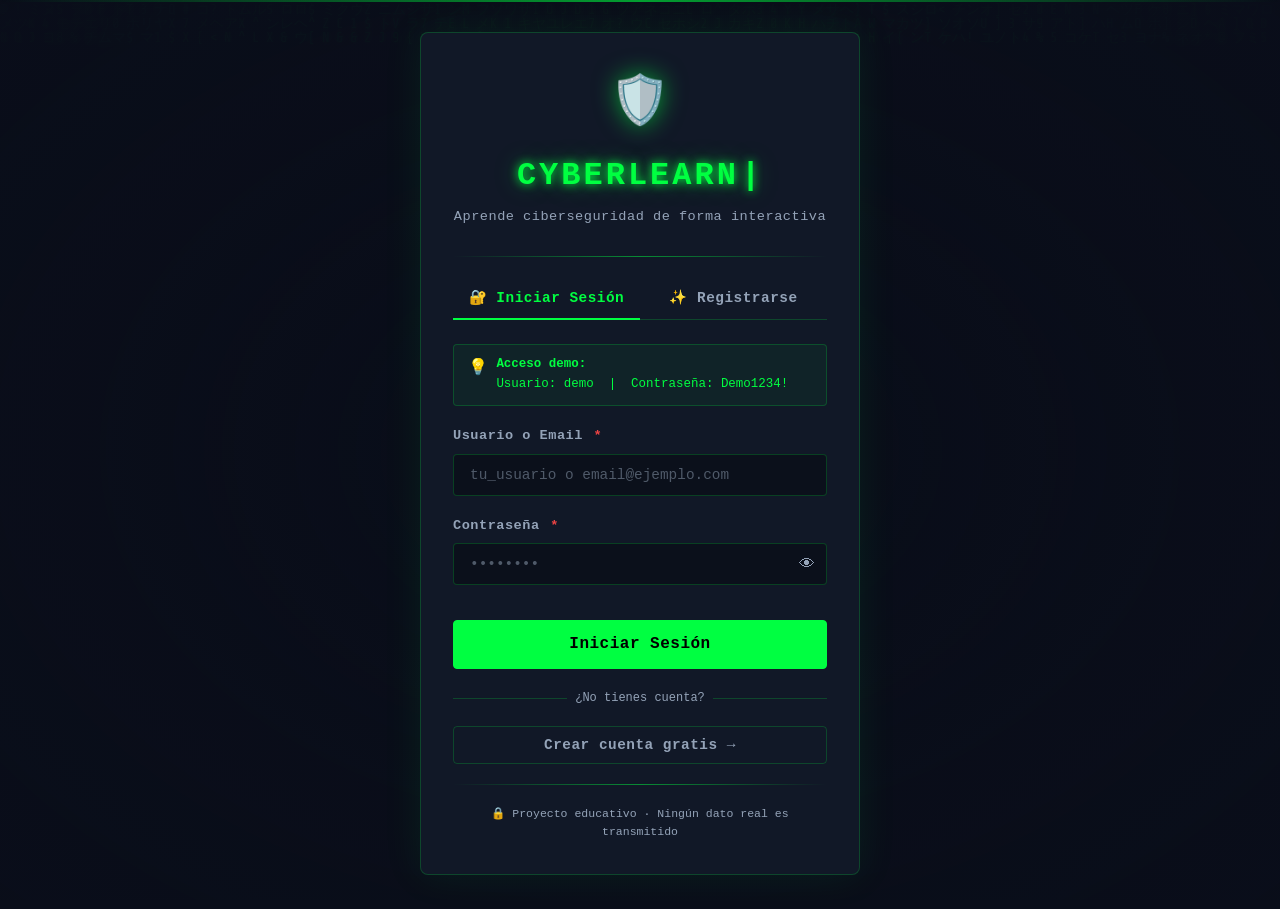
==== dashboard.html @ af5fdba1 "feat: plataforma web interactiva de ciberseguridad con login, quiz, glosario y juego de vulnerabilid" ====
<!DOCTYPE html>
<html lang="es">
<head>
  <meta charset="UTF-8" />
  <meta name="viewport" content="width=device-width, initial-scale=1.0" />
  <title>Dashboard – CyberLearn</title>
  <link rel="stylesheet" href="css/style.css" />
  <style>
    /* ── Reset & Base ── */
    *, *::before, *::after { box-sizing: border-box; margin: 0; padding: 0; }

    :root {
      --bg:        #0a0a0f;
      --bg2:       #0f0f1a;
      --bg3:       #141428;
      --card:      #12122a;
      --border:    #1e1e4a;
      --accent:    #00f5ff;
      --accent2:   #7b2fff;
      --accent3:   #ff2d78;
      --green:     #00ff88;
      --yellow:    #ffe500;
      --text:      #e0e0ff;
      --text-dim:  #6b6b9a;
      --glow:      0 0 18px rgba(0,245,255,.45);
      --glow2:     0 0 18px rgba(123,47,255,.45);
      --radius:    12px;
      --font:      'Courier New', 'Consolas', monospace;
    }

    html { scroll-behavior: smooth; }

    body {
      font-family: var(--font);
      background: var(--bg);
      color: var(--text);
      min-height: 100vh;
      overflow-x: hidden;
    }

    /* ── Matrix Rain Canvas ── */
    #matrix-canvas {
      position: fixed;
      top: 0; left: 0;
      width: 100%; height: 100%;
      opacity: .07;
      pointer-events: none;
      z-index: 0;
    }

    /* ── Navbar ── */
    .navbar {
      position: sticky;
      top: 0;
      z-index: 100;
      background: rgba(10,10,20,.92);
      backdrop-filter: blur(12px);
      border-bottom: 1px solid var(--border);
      display: flex;
      align-items: center;
      justify-content: space-between;
      padding: .75rem 2rem;
      gap: 1rem;
    }

    .nav-logo {
      font-size: 1.4rem;
      font-weight: 700;
      color: var(--accent);
      text-shadow: var(--glow);
      text-decoration: none;
      white-space: nowrap;
      letter-spacing: 1px;
    }

    .nav-right {
      display: flex;
      align-items: center;
      gap: 1rem;
      flex-wrap: wrap;
    }

    .nav-user {
      display: flex;
      align-items: center;
      gap: .5rem;
      background: var(--card);
      border: 1px solid var(--border);
      border-radius: 8px;
      padding: .4rem .8rem;
      font-size: .85rem;
      color: var(--text);
    }

    .nav-user .avatar {
      width: 28px; height: 28px;
      border-radius: 50%;
      background: linear-gradient(135deg, var(--accent2), var(--accent));
      display: flex; align-items: center; justify-content: center;
      font-size: .8rem; font-weight: 700; color: #fff;
    }

    .btn {
      display: inline-flex;
      align-items: center;
      gap: .4rem;
      padding: .5rem 1.1rem;
      border-radius: 8px;
      border: 1px solid transparent;
      font-family: var(--font);
      font-size: .85rem;
      font-weight: 600;
      cursor: pointer;
      transition: all .22s;
      text-decoration: none;
      white-space: nowrap;
    }

    .btn-logout {
      background: transparent;
      border-color: var(--accent3);
      color: var(--accent3);
    }
    .btn-logout:hover {
      background: var(--accent3);
      color: #fff;
      box-shadow: 0 0 14px rgba(255,45,120,.5);
    }

    .btn-primary {
      background: linear-gradient(135deg, var(--accent2), var(--accent));
      color: #fff;
      border-color: var(--accent);
    }
    .btn-primary:hover {
      box-shadow: var(--glow);
      transform: translateY(-2px);
    }

    .btn-secondary {
      background: transparent;
      border-color: var(--accent);
      color: var(--accent);
    }
    .btn-secondary:hover {
      background: rgba(0,245,255,.1);
      box-shadow: var(--glow);
    }

    .btn-green {
      background: transparent;
      border-color: var(--green);
      color: var(--green);
    }
    .btn-green:hover {
      background: rgba(0,255,136,.1);
      box-shadow: 0 0 14px rgba(0,255,136,.4);
    }

    /* ── Main Content ── */
    .main {
      position: relative;
      z-index: 1;
      max-width: 1200px;
      margin: 0 auto;
      padding: 2rem 1.5rem 4rem;
    }

    /* ── Welcome Section ── */
    .welcome-section {
      text-align: center;
      margin-bottom: 2.5rem;
      padding: 2.5rem 1rem;
      background: linear-gradient(135deg, rgba(0,245,255,.05), rgba(123,47,255,.08));
      border: 1px solid var(--border);
      border-radius: var(--radius);
      position: relative;
      overflow: hidden;
    }

    .welcome-section::before {
      content: '';
      position: absolute;
      inset: 0;
      background: repeating-linear-gradient(
        0deg,
        transparent,
        transparent 2px,
        rgba(0,245,255,.02) 2px,
        rgba(0,245,255,.02) 4px
      );
      pointer-events: none;
    }

    .welcome-title {
      font-size: clamp(1.4rem, 4vw, 2.2rem);
      font-weight: 700;
      color: var(--accent);
      text-shadow: var(--glow);
      margin-bottom: .5rem;
      min-height: 2.8rem;
    }

    .welcome-title .cursor {
      display: inline-block;
      width: 2px;
      height: 1em;
      background: var(--accent);
      margin-left: 2px;
      vertical-align: middle;
      animation: blink .7s step-end infinite;
    }

    @keyframes blink { 50% { opacity: 0; } }

    .welcome-sub {
      color: var(--text-dim);
      font-size: .95rem;
    }

    /* ── Stats Bar ── */
    .stats-bar {
      display: grid;
      grid-template-columns: repeat(auto-fit, minmax(160px, 1fr));
      gap: 1rem;
      margin-bottom: 2.5rem;
    }

    .stat-card {
      background: var(--card);
      border: 1px solid var(--border);
      border-radius: var(--radius);
      padding: 1.2rem 1rem;
      text-align: center;
      transition: border-color .22s, transform .22s;
      cursor: default;
    }

    .stat-card:hover {
      border-color: var(--accent);
      transform: translateY(-3px);
      box-shadow: var(--glow);
    }

    .stat-value {
      font-size: 2rem;
      font-weight: 700;
      color: var(--accent);
      text-shadow: var(--glow);
      display: block;
    }

    .stat-label {
      font-size: .75rem;
      color: var(--text-dim);
      text-transform: uppercase;
      letter-spacing: 1px;
      margin-top: .3rem;
    }

    /* ── Section Title ── */
    .section-title {
      font-size: 1.1rem;
      font-weight: 700;
      color: var(--accent);
      text-transform: uppercase;
      letter-spacing: 2px;
      margin-bottom: 1.2rem;
      display: flex;
      align-items: center;
      gap: .6rem;
    }

    .section-title::after {
      content: '';
      flex: 1;
      height: 1px;
      background: linear-gradient(to right, var(--accent), transparent);
    }

    /* ── Tool Cards Grid ── */
    .tools-grid {
      display: grid;
      grid-template-columns: repeat(auto-fit, minmax(300px, 1fr));
      gap: 1.5rem;
      margin-bottom: 2.5rem;
    }

    .tool-card {
      background: var(--card);
      border: 1px solid var(--border);
      border-radius: var(--radius);
      padding: 1.6rem;
      transition: all .28s;
      position: relative;
      overflow: hidden;
    }

    .tool-card::before {
      content: '';
      position: absolute;
      top: 0; left: 0; right: 0;
      height: 3px;
      background: linear-gradient(90deg, var(--accent2), var(--accent));
      transform: scaleX(0);
      transition: transform .28s;
    }

    .tool-card:hover::before { transform: scaleX(1); }

    .tool-card:hover {
      border-color: var(--accent);
      box-shadow: var(--glow);
      transform: translateY(-4px);
    }

    .tool-icon {
      font-size: 2.4rem;
      margin-bottom: 1rem;
      display: block;
    }

    .tool-name {
      font-size: 1.1rem;
      font-weight: 700;
      color: var(--text);
      margin-bottom: .4rem;
    }

    .tool-desc {
      font-size: .85rem;
      color: var(--text-dim);
      margin-bottom: 1rem;
      line-height: 1.5;
    }

    .tool-meta {
      display: flex;
      flex-wrap: wrap;
      gap: .5rem;
      margin-bottom: 1.2rem;
    }

    .tag {
      background: rgba(0,245,255,.08);
      border: 1px solid rgba(0,245,255,.2);
      color: var(--accent);
      border-radius: 20px;
      padding: .15rem .6rem;
      font-size: .72rem;
    }

    .tag-purple {
      background: rgba(123,47,255,.08);
      border-color: rgba(123,47,255,.3);
      color: var(--accent2);
    }

    .tag-green {
      background: rgba(0,255,136,.08);
      border-color: rgba(0,255,136,.3);
      color: var(--green);
    }

    .tag-pink {
      background: rgba(255,45,120,.08);
      border-color: rgba(255,45,120,.3);
      color: var(--accent3);
    }

    /* ── Recent Activity ── */
    .activity-list {
      background: var(--card);
      border: 1px solid var(--border);
      border-radius: var(--radius);
      overflow: hidden;
      margin-bottom: 2.5rem;
    }

    .activity-item {
      display: flex;
      align-items: center;
      gap: 1rem;
      padding: .9rem 1.4rem;
      border-bottom: 1px solid var(--border);
      transition: background .2s;
    }

    .activity-item:last-child { border-bottom: none; }
    .activity-item:hover { background: rgba(0,245,255,.03); }

    .activity-icon {
      width: 36px; height: 36px;
      border-radius: 8px;
      display: flex; align-items: center; justify-content: center;
      font-size: 1.1rem;
      flex-shrink: 0;
    }

    .activity-text { flex: 1; }
    .activity-title { font-size: .88rem; color: var(--text); }
    .activity-time { font-size: .75rem; color: var(--text-dim); margin-top: .15rem; }
    .activity-score { font-size: .85rem; color: var(--accent); font-weight: 700; }

    /* ── Tips Section ── */
    .tips-section {
      background: var(--card);
      border: 1px solid var(--border);
      border-radius: var(--radius);
      padding: 1.6rem;
      margin-bottom: 2.5rem;
      position: relative;
    }

    .tip-display {
      display: flex;
      align-items: flex-start;
      gap: 1rem;
    }

    .tip-icon { font-size: 2rem; flex-shrink: 0; }

    .tip-content { flex: 1; }

    .tip-label {
      font-size: .7rem;
      text-transform: uppercase;
      letter-spacing: 2px;
      color: var(--yellow);
      margin-bottom: .4rem;
    }

    .tip-text {
      font-size: .9rem;
      color: var(--text);
      line-height: 1.6;
    }

    .tip-nav {
      display: flex;
      justify-content: flex-end;
      gap: .5rem;
      margin-top: 1rem;
    }

    .tip-btn {
      background: transparent;
      border: 1px solid var(--border);
      color: var(--text-dim);
      border-radius: 6px;
      padding: .3rem .7rem;
      cursor: pointer;
      font-family: var(--font);
      font-size: .8rem;
      transition: all .2s;
    }

    .tip-btn:hover { border-color: var(--accent); color: var(--accent); }

    /* ── Footer ── */
    footer {
      position: relative;
      z-index: 1;
      text-align: center;
      padding: 1.5rem;
      border-top: 1px solid var(--border);
      color: var(--text-dim);
      font-size: .8rem;
    }

    footer span { color: var(--accent3); }

    /* ── Responsive ── */
    @media (max-width: 600px) {
      .navbar { padding: .6rem 1rem; }
      .main { padding: 1.2rem 1rem 3rem; }
      .tools-grid { grid-template-columns: 1fr; }
    }

    /* ── Scanlines overlay ── */
    body::after {
      content: '';
      position: fixed;
      inset: 0;
      background: repeating-linear-gradient(
        0deg,
        transparent,
        transparent 3px,
        rgba(0,0,0,.08) 3px,
        rgba(0,0,0,.08) 4px
      );
      pointer-events: none;
      z-index: 999;
    }
  </style>
</head>
<body>

<!-- Matrix Rain -->
<canvas id="matrix-canvas"></canvas>

<!-- ── Navbar ── -->
<nav class="navbar">
  <a href="dashboard.html" class="nav-logo">🛡️ CyberLearn</a>
  <div class="nav-right">
    <div class="nav-user">
      <div class="avatar" id="nav-avatar">?</div>
      <span id="nav-username">Usuario</span>
    </div>
    <button class="btn btn-logout" id="btn-logout">⏻ Salir</button>
  </div>
</nav>

<!-- ── Main ── -->
<main class="main">

  <!-- Welcome -->
  <section class="welcome-section">
    <div class="welcome-title" id="welcome-title"><span class="cursor"></span></div>
    <p class="welcome-sub">Tu plataforma de aprendizaje en ciberseguridad</p>
  </section>

  <!-- Stats Bar -->
  <div class="stats-bar">
    <div class="stat-card">
      <span class="stat-value" id="stat-points">0</span>
      <span class="stat-label">⭐ Puntos totales</span>
    </div>
    <div class="stat-card">
      <span class="stat-value" id="stat-quizzes">0</span>
      <span class="stat-label">🧠 Quiz completados</span>
    </div>
    <div class="stat-card">
      <span class="stat-value" id="stat-games">0</span>
      <span class="stat-label">🎮 Juegos superados</span>
    </div>
    <div class="stat-card">
      <span class="stat-value" id="stat-streak">0</span>
      <span class="stat-label">🔥 Racha de días</span>
    </div>
  </div>

  <!-- Tool Cards -->
  <h2 class="section-title">🛠️ Herramientas de aprendizaje</h2>
  <div class="tools-grid">

    <!-- Quiz -->
    <div class="tool-card">
      <span class="tool-icon">🧠</span>
      <div class="tool-name">Quiz Interactivo</div>
      <div class="tool-desc">Pon a prueba tus conocimientos de ciberseguridad con preguntas de múltiple opción. ¿Cuánto sabes realmente?</div>
      <div class="tool-meta">
        <span class="tag">Todos los niveles</span>
        <span class="tag-purple">20 preguntas</span>
        <span class="tag-green">30s por pregunta</span>
      </div>
      <a href="quiz.html" class="btn btn-primary" style="width:100%;justify-content:center;">▶ Jugar Quiz</a>
    </div>

    <!-- Glosario -->
    <div class="tool-card">
      <span class="tool-icon">📚</span>
      <div class="tool-name">Glosario Interactivo</div>
      <div class="tool-desc">Aprende los términos clave de la ciberseguridad. Busca, filtra y domina el vocabulario esencial del sector.</div>
      <div class="tool-meta">
        <span class="tag">+40 términos</span>
        <span class="tag-purple">Busqueda live</span>
        <span class="tag-pink">Con ejemplos</span>
      </div>
      <a href="glosario.html" class="btn btn-secondary" style="width:100%;justify-content:center;">📖 Ver Glosario</a>
    </div>

    <!-- Vulnerabilidades -->
    <div class="tool-card">
      <span class="tool-icon">🐛</span>
      <div class="tool-name">Caza Vulnerabilidades</div>
      <div class="tool-desc">Encuentra el fallo en el código. Desafíos prácticos con código real para desarrollar tu ojo clínico en seguridad.</div>
      <div class="tool-meta">
        <span class="tag">8 desafíos</span>
        <span class="tag-purple">Código real</span>
        <span class="tag-pink">Dificultad progresiva</span>
      </div>
      <a href="vulnerabilidades.html" class="btn btn-green" style="width:100%;justify-content:center;">🔍 Iniciar Desafío</a>
    </div>

  </div>

  <!-- Recent Activity -->
  <h2 class="section-title">📋 Actividad reciente</h2>
  <div class="activity-list" id="activity-list">
    <!-- filled by JS -->
  </div>

  <!-- Daily Tips -->
  <h2 class="section-title">💡 Consejo del día</h2>
  <div class="tips-section">
    <div class="tip-display">
      <div class="tip-icon" id="tip-icon">🔐</div>
      <div class="tip-content">
        <div class="tip-label">Consejo de seguridad</div>
        <div class="tip-text" id="tip-text">Cargando consejo…</div>
      </div>
    </div>
    <div class="tip-nav">
      <button class="tip-btn" id="tip-prev">◀ Anterior</button>
      <button class="tip-btn" id="tip-next">Siguiente ▶</button>
    </div>
  </div>

</main>

<footer>
  Hecho con <span>❤️</span> para la comunidad de ciberseguridad &nbsp;·&nbsp; CyberLearn © 2025
</footer>

<!-- Auth -->
<script src="js/auth.js"></script>
<script>
/* ═══════════════════════════════════════════
   Auth Guard
═══════════════════════════════════════════ */
(function () {
  if (typeof Auth === 'undefined' || !Auth.isLoggedIn()) {
    window.location.href = 'index.html';
  }
})();

/* ═══════════════════════════════════════════
   Matrix Rain
═══════════════════════════════════════════ */
(function () {
  const canvas = document.getElementById('matrix-canvas');
  const ctx = canvas.getContext('2d');
  let cols, drops;
  const chars = '01アイウエオカキクケコサシスセソ abcdefghijklmnopqrstuvwxyz<>{}[]';

  function init() {
    canvas.width = window.innerWidth;
    canvas.height = window.innerHeight;
    cols = Math.floor(canvas.width / 16);
    drops = Array.from({ length: cols }, () => Math.random() * -50);
  }

  function draw() {
    ctx.fillStyle = 'rgba(10,10,15,0.05)';
    ctx.fillRect(0, 0, canvas.width, canvas.height);
    ctx.fillStyle = '#00f5ff';
    ctx.font = '14px monospace';
    drops.forEach((y, i) => {
      const char = chars[Math.floor(Math.random() * chars.length)];
      ctx.fillText(char, i * 16, y * 16);
      if (y * 16 > canvas.height && Math.random() > 0.975) drops[i] = 0;
      drops[i] += 0.5;
    });
  }

  init();
  window.addEventListener('resize', init);
  setInterval(draw, 60);
})();

/* ═══════════════════════════════════════════
   Load User Data
═══════════════════════════════════════════ */
document.addEventListener('DOMContentLoaded', function () {
  const session = Auth.getSession();
  const username = session ? session.username : 'Hacker';
  const initial = username.charAt(0).toUpperCase();

  document.getElementById('nav-username').textContent = username;
  document.getElementById('nav-avatar').textContent = initial;

  // Typewriter
  typeWriter('welcome-title', `> Bienvenido, ${username}! Continúa tu aprendizaje_`, 60);

  // Stats
  const progress = Auth.getProgress ? Auth.getProgress() : {};
  animateNumber('stat-points', progress.points || 0);
  animateNumber('stat-quizzes', progress.quizzesCompleted || 0);
  animateNumber('stat-games', progress.gamesCompleted || 0);
  animateNumber('stat-streak', progress.streak || 1);

  // Activity
  renderActivity(progress);

  // Tips
  initTips();

  // Logout
  document.getElementById('btn-logout').addEventListener('click', function () {
    Auth.logout();
    window.location.href = 'index.html';
  });
});

/* ── Typewriter ── */
function typeWriter(elId, text, speed) {
  const el = document.getElementById(elId);
  let i = 0;
  el.innerHTML = '<span class="cursor"></span>';
  const timer = setInterval(function () {
    if (i < text.length) {
      el.innerHTML = text.substring(0, i + 1) + '<span class="cursor"></span>';
      i++;
    } else {
      clearInterval(timer);
    }
  }, speed);
}

/* ── Animate Number ── */
function animateNumber(id, target) {
  const el = document.getElementById(id);
  let current = 0;
  const step = Math.max(1, Math.ceil(target / 40));
  const timer = setInterval(function () {
    current = Math.min(current + step, target);
    el.textContent = current;
    if (current >= target) clearInterval(timer);
  }, 30);
}

/* ── Render Activity ── */
function renderActivity(progress) {
  const container = document.getElementById('activity-list');
  const history = (progress && progress.history) ? progress.history : [];

  const defaultActivity = [
    { icon: '🛡️', bg: 'rgba(0,245,255,.1)', title: '¡Bienvenido a CyberLearn!', time: 'Hoy', score: null },
    { icon: '📚', bg: 'rgba(123,47,255,.1)', title: 'Glosario disponible', time: 'Siempre disponible', score: null },
    { icon: '🐛', bg: 'rgba(0,255,136,.1)', title: 'Desafíos de código listos', time: 'Nuevos cada semana', score: null },
  ];

  const items = history.length > 0
    ? history.slice(-5).reverse().map(h => ({
        icon: h.type === 'quiz' ? '🧠' : h.type === 'vuln' ? '🐛' : '📚',
        bg: h.type === 'quiz' ? 'rgba(0,245,255,.1)' : 'rgba(123,47,255,.1)',
        title: h.description || 'Actividad',
        time: h.date || 'Reciente',
        score: h.score != null ? `+${h.score} pts` : null,
      }))
    : defaultActivity;

  container.innerHTML = items.map(item => `
    <div class="activity-item">
      <div class="activity-icon" style="background:${item.bg}">${item.icon}</div>
      <div class="activity-text">
        <div class="activity-title">${item.title}</div>
        <div class="activity-time">${item.time}</div>
      </div>
      ${item.score ? `<div class="activity-score">${item.score}</div>` : ''}
    </div>
  `).join('');
}

/* ── Tips ── */
const TIPS = [
  { icon: '🔐', text: 'Usa una contraseña única para cada servicio. Un gestor de contraseñas como Bitwarden o 1Password te facilita la vida.' },
  { icon: '📱', text: 'Activa la autenticación en dos pasos (2FA) en todas tus cuentas importantes. Una app como Google Authenticator añade una capa de seguridad extra.' },
  { icon: '🔄', text: 'Mantén tu software siempre actualizado. La mayoría de los ataques explotan vulnerabilidades conocidas con parches disponibles.' },
  { icon: '📧', text: 'Desconfía de emails urgentes que pidan datos personales. Ningún banco o servicio legítimo te pedirá tu contraseña por email.' },
  { icon: '🌐', text: 'En redes Wi-Fi públicas, usa siempre una VPN. Tu tráfico puede ser interceptado fácilmente en redes sin cifrar.' },
  { icon: '💾', text: 'Realiza copias de seguridad regulares. La regla 3-2-1: 3 copias, en 2 medios distintos, 1 fuera de tu ubicación.' },
  { icon: '🔍', text: 'Verifica siempre la URL antes de introducir credenciales. Los sitios de phishing imitan webs legítimas con pequeñas variaciones.' },
  { icon: '🛡️', text: 'El principio de mínimo privilegio es clave: da a usuarios y aplicaciones solo los permisos estrictamente necesarios.' },
  { icon: '🧠', text: 'El eslabón más débil en seguridad es el factor humano. La ingeniería social explota nuestra confianza, no los sistemas.' },
  { icon: '🔒', text: 'HTTPS no garantiza que un sitio sea legítimo, solo que la conexión está cifrada. Siempre verifica el dominio completo.' },
];

let tipIndex = 0;

function initTips() {
  tipIndex = Math.floor(Math.random() * TIPS.length);
  renderTip();
  document.getElementById('tip-prev').addEventListener('click', function () {
    tipIndex = (tipIndex - 1 + TIPS.length) % TIPS.length;
    renderTip();
  });
  document.getElementById('tip-next').addEventListener('click', function () {
    tipIndex = (tipIndex + 1) % TIPS.length;
    renderTip();
  });
  // Auto-rotate every 10s
  setInterval(function () {
    tipIndex = (tipIndex + 1) % TIPS.length;
    renderTip();
  }, 10000);
}

function renderTip() {
  const tip = TIPS[tipIndex];
  document.getElementById('tip-icon').textContent = tip.icon;
  const textEl = document.getElementById('tip-text');
  textEl.style.opacity = '0';
  setTimeout(function () {
    textEl.textContent = tip.text;
    textEl.style.transition = 'opacity .4s';
    textEl.style.opacity = '1';
  }, 150);
}
</script>
</body>
</html>
---- css/style.css ----
/* ============================================================
   CyberLearn - Estilos Principales
   Tema: Dark Cyberpunk / Hacker con acentos Matrix verdes
   ============================================================ */

/* ---- Variables CSS ---- */
:root {
  --bg-primary:    #0a0e1a;
  --bg-secondary:  #0d1226;
  --bg-card:       #111827;
  --accent-green:  #00ff41;
  --accent-cyan:   #00d4ff;
  --accent-purple: #7c3aed;
  --text-primary:  #e2e8f0;
  --text-secondary:#94a3b8;
  --danger:        #ef4444;
  --warning:       #f59e0b;
  --success:       #10b981;
  --border:        rgba(0,255,65,0.2);
  --glow-green:    0 0 10px var(--accent-green), 0 0 20px rgba(0,255,65,0.4);
  --glow-cyan:     0 0 10px var(--accent-cyan),  0 0 20px rgba(0,212,255,0.4);
  --transition:    0.3s ease;
  --radius:        8px;
  --radius-sm:     4px;
}

/* ---- Reset & Base ---- */
*,
*::before,
*::after {
  box-sizing: border-box;
  margin: 0;
  padding: 0;
}

html {
  scroll-behavior: smooth;
}

body {
  font-family: 'Courier New', Courier, monospace, sans-serif;
  background-color: var(--bg-primary);
  color: var(--text-primary);
  line-height: 1.6;
  min-height: 100vh;
  overflow-x: hidden;
  position: relative;
}

/* ---- Scanline Effect ---- */
body::before {
  content: '';
  position: fixed;
  top: 0;
  left: 0;
  width: 100%;
  height: 2px;
  background: linear-gradient(90deg, transparent, var(--accent-green), transparent);
  opacity: 0.6;
  z-index: 9999;
  animation: scanline 6s linear infinite;
  pointer-events: none;
}

@keyframes scanline {
  0%   { top: -2px; opacity: 0.6; }
  5%   { opacity: 0.6; }
  95%  { opacity: 0.3; }
  100% { top: 100vh; opacity: 0; }
}

/* ---- Scrollbar (Webkit) ---- */
::-webkit-scrollbar {
  width: 6px;
  height: 6px;
}
::-webkit-scrollbar-track {
  background: var(--bg-secondary);
}
::-webkit-scrollbar-thumb {
  background: var(--accent-green);
  border-radius: 3px;
}
::-webkit-scrollbar-thumb:hover {
  background: rgba(0,255,65,0.8);
}

/* ---- Typography ---- */
h1, h2, h3, h4, h5, h6 {
  color: var(--text-primary);
  line-height: 1.3;
  font-weight: 700;
}

a {
  color: var(--accent-cyan);
  text-decoration: none;
  transition: color var(--transition);
}

a:hover {
  color: var(--accent-green);
}

p {
  color: var(--text-secondary);
  margin-bottom: 1rem;
}

/* ---- Navbar ---- */
.navbar {
  position: fixed;
  top: 0;
  left: 0;
  width: 100%;
  background-color: var(--bg-secondary);
  border-bottom: 1px solid var(--border);
  padding: 1rem 2rem;
  display: flex;
  align-items: center;
  justify-content: space-between;
  z-index: 1000;
  backdrop-filter: blur(8px);
}

.navbar-brand {
  font-size: 1.4rem;
  font-weight: 900;
  color: var(--accent-green);
  text-shadow: var(--glow-green);
  letter-spacing: 2px;
  text-transform: uppercase;
  display: flex;
  align-items: center;
  gap: 0.5rem;
}

.navbar-brand span {
  color: var(--accent-cyan);
}

.navbar-nav {
  display: flex;
  align-items: center;
  gap: 0.75rem;
  list-style: none;
}

.navbar-nav a {
  color: var(--text-secondary);
  padding: 0.4rem 0.8rem;
  border-radius: var(--radius-sm);
  font-size: 0.875rem;
  transition: color var(--transition), background var(--transition);
  letter-spacing: 0.5px;
}

.navbar-nav a:hover,
.navbar-nav a.active {
  color: var(--accent-green);
  background: rgba(0,255,65,0.08);
}

.navbar-user {
  display: flex;
  align-items: center;
  gap: 0.75rem;
}

.navbar-avatar {
  width: 36px;
  height: 36px;
  border-radius: 50%;
  background: linear-gradient(135deg, var(--accent-green), var(--accent-cyan));
  display: flex;
  align-items: center;
  justify-content: center;
  font-weight: 900;
  color: #000;
  font-size: 0.9rem;
  flex-shrink: 0;
}

.navbar-toggle {
  display: none;
  background: none;
  border: 1px solid var(--border);
  color: var(--accent-green);
  padding: 0.4rem 0.6rem;
  border-radius: var(--radius-sm);
  cursor: pointer;
  font-size: 1.1rem;
}

/* ---- Buttons ---- */
.btn {
  display: inline-flex;
  align-items: center;
  gap: 0.4rem;
  padding: 0.6rem 1.5rem;
  border-radius: var(--radius-sm);
  font-family: inherit;
  font-size: 0.9rem;
  font-weight: 700;
  letter-spacing: 0.5px;
  cursor: pointer;
  transition: all var(--transition);
  border: none;
  outline: none;
  text-decoration: none;
  white-space: nowrap;
}

.btn:disabled {
  opacity: 0.5;
  cursor: not-allowed;
}

.btn-primary {
  background-color: var(--accent-green);
  color: #000;
  border: 1px solid var(--accent-green);
}
.btn-primary:hover:not(:disabled) {
  filter: brightness(1.1);
  box-shadow: var(--glow-green);
  color: #000;
}

.btn-secondary {
  background: transparent;
  color: var(--accent-cyan);
  border: 1px solid var(--accent-cyan);
}
.btn-secondary:hover:not(:disabled) {
  background: rgba(0,212,255,0.1);
  box-shadow: var(--glow-cyan);
}

.btn-danger {
  background-color: var(--danger);
  color: #fff;
  border: 1px solid var(--danger);
}
.btn-danger:hover:not(:disabled) {
  filter: brightness(1.1);
  box-shadow: 0 0 10px rgba(239,68,68,0.5);
}

.btn-ghost {
  background: transparent;
  color: var(--text-secondary);
  border: 1px solid var(--border);
}
.btn-ghost:hover:not(:disabled) {
  color: var(--accent-green);
  border-color: var(--accent-green);
}

.btn-sm {
  padding: 0.4rem 1rem;
  font-size: 0.8rem;
}

.btn-lg {
  padding: 0.9rem 2rem;
  font-size: 1rem;
}

.btn-block {
  width: 100%;
  justify-content: center;
}

/* ---- Cards ---- */
.card {
  background-color: var(--bg-card);
  border: 1px solid var(--border);
  border-radius: var(--radius);
  padding: 1.5rem;
  transition: border-color var(--transition), box-shadow var(--transition), transform var(--transition);
}

.card:hover {
  border-color: var(--accent-green);
  box-shadow: 0 0 20px rgba(0,255,65,0.1);
}

.card-header {
  display: flex;
  align-items: center;
  justify-content: space-between;
  margin-bottom: 1rem;
  padding-bottom: 0.75rem;
  border-bottom: 1px solid var(--border);
}

.card-title {
  font-size: 1.1rem;
  font-weight: 700;
  color: var(--text-primary);
  margin: 0;
}

/* ---- Hero Section ---- */
.hero {
  position: relative;
  min-height: 100vh;
  display: flex;
  align-items: center;
  justify-content: center;
  text-align: center;
  overflow: hidden;
  padding: 2rem;
}

.hero-canvas {
  position: absolute;
  inset: 0;
  z-index: 0;
  opacity: 0.4;
}

.hero-content {
  position: relative;
  z-index: 1;
  max-width: 700px;
}

.hero-title {
  font-size: clamp(2rem, 5vw, 3.5rem);
  font-weight: 900;
  color: var(--accent-green);
  text-shadow: var(--glow-green);
  letter-spacing: 3px;
  margin-bottom: 1rem;
}

.hero-subtitle {
  font-size: clamp(1rem, 2vw, 1.3rem);
  color: var(--text-secondary);
  margin-bottom: 2rem;
}

/* ---- Auth Forms (Login/Register) ---- */
.auth-wrapper {
  display: flex;
  align-items: center;
  justify-content: center;
  min-height: 100vh;
  padding: 2rem;
  position: relative;
  z-index: 1;
}

.auth-card {
  background-color: var(--bg-card);
  border: 1px solid var(--border);
  border-radius: var(--radius);
  padding: 2rem;
  width: 100%;
  max-width: 450px;
  box-shadow: 0 0 40px rgba(0,255,65,0.08);
  position: relative;
}

.auth-logo {
  text-align: center;
  margin-bottom: 1.5rem;
}

.auth-logo h1 {
  font-size: 2rem;
  font-weight: 900;
  color: var(--accent-green);
  text-shadow: var(--glow-green);
  letter-spacing: 2px;
}

.auth-logo p {
  font-size: 0.85rem;
  color: var(--text-secondary);
  margin-bottom: 0;
  margin-top: 0.3rem;
}

/* Tabs */
.tabs {
  display: flex;
  border-bottom: 1px solid var(--border);
  margin-bottom: 1.5rem;
}

.tab-btn {
  flex: 1;
  background: none;
  border: none;
  border-bottom: 2px solid transparent;
  color: var(--text-secondary);
  padding: 0.75rem;
  font-family: inherit;
  font-size: 0.9rem;
  font-weight: 600;
  cursor: pointer;
  transition: all var(--transition);
  letter-spacing: 0.5px;
  margin-bottom: -1px;
}

.tab-btn:hover {
  color: var(--accent-green);
}

.tab-btn.active {
  color: var(--accent-green);
  border-bottom-color: var(--accent-green);
}

.tab-panel {
  display: none;
}

.tab-panel.active {
  display: block;
}

/* Form groups */
.form-group {
  margin-bottom: 1.2rem;
  position: relative;
}

.form-group label {
  display: block;
  margin-bottom: 0.4rem;
  color: var(--text-secondary);
  font-size: 0.85rem;
  font-weight: 600;
  letter-spacing: 0.5px;
}

.form-group label .required {
  color: var(--danger);
  margin-left: 2px;
}

.form-control {
  width: 100%;
  background: rgba(0,0,0,0.3);
  border: 1px solid var(--border);
  color: var(--text-primary);
  padding: 0.75rem 1rem;
  border-radius: var(--radius-sm);
  font-family: inherit;
  font-size: 0.9rem;
  transition: border-color var(--transition), box-shadow var(--transition);
  outline: none;
}

.form-control:focus {
  border-color: var(--accent-green);
  box-shadow: 0 0 0 3px rgba(0,255,65,0.1);
}

.form-control::placeholder {
  color: rgba(148,163,184,0.5);
}

.form-control.is-invalid {
  border-color: var(--danger);
}

.form-control.is-valid {
  border-color: var(--success);
}

.invalid-feedback {
  color: var(--danger);
  font-size: 0.78rem;
  margin-top: 0.3rem;
  display: none;
}

.form-control.is-invalid + .invalid-feedback {
  display: block;
}

/* Input with icon */
.input-group {
  position: relative;
}

.input-group .form-control {
  padding-right: 2.8rem;
}

.input-group .input-icon {
  position: absolute;
  right: 0.75rem;
  top: 50%;
  transform: translateY(-50%);
  color: var(--text-secondary);
  cursor: pointer;
  font-size: 1rem;
  transition: color var(--transition);
  background: none;
  border: none;
  padding: 0;
  line-height: 1;
}

.input-group .input-icon:hover {
  color: var(--accent-green);
}

/* Password strength */
.password-strength {
  margin-top: 0.4rem;
}

.strength-bar {
  height: 4px;
  background: rgba(255,255,255,0.1);
  border-radius: 2px;
  overflow: hidden;
  margin-bottom: 0.3rem;
}

.strength-fill {
  height: 100%;
  border-radius: 2px;
  width: 0%;
  transition: width 0.4s ease, background-color 0.4s ease;
}

.strength-fill.weak   { width: 33%;  background: var(--danger); }
.strength-fill.medium { width: 66%;  background: var(--warning); }
.strength-fill.strong { width: 100%; background: var(--success); }

.strength-label {
  font-size: 0.75rem;
  color: var(--text-secondary);
}
.strength-label.weak   { color: var(--danger); }
.strength-label.medium { color: var(--warning); }
.strength-label.strong { color: var(--success); }

/* Demo hint */
.demo-hint {
  background: rgba(0,255,65,0.05);
  border: 1px solid rgba(0,255,65,0.2);
  border-radius: var(--radius-sm);
  padding: 0.65rem 1rem;
  margin-bottom: 1.2rem;
  font-size: 0.8rem;
  color: var(--accent-green);
  display: flex;
  align-items: center;
  gap: 0.5rem;
}

/* ---- Alerts ---- */
.alert {
  padding: 0.85rem 1.1rem;
  border-radius: var(--radius-sm);
  font-size: 0.875rem;
  margin-bottom: 1rem;
  display: flex;
  align-items: center;
  gap: 0.5rem;
  border: 1px solid;
  animation: fadeIn 0.3s ease;
}

.alert-success {
  background: rgba(16,185,129,0.1);
  border-color: rgba(16,185,129,0.4);
  color: var(--success);
}

.alert-error {
  background: rgba(239,68,68,0.1);
  border-color: rgba(239,68,68,0.4);
  color: var(--danger);
}

.alert-info {
  background: rgba(0,212,255,0.08);
  border-color: rgba(0,212,255,0.3);
  color: var(--accent-cyan);
}

.alert-warning {
  background: rgba(245,158,11,0.1);
  border-color: rgba(245,158,11,0.4);
  color: var(--warning);
}

@keyframes fadeIn {
  from { opacity: 0; transform: translateY(-6px); }
  to   { opacity: 1; transform: translateY(0); }
}

/* ---- Main Content ---- */
.main-content {
  margin-top: 72px; /* navbar height */
  padding: 2rem;
  min-height: calc(100vh - 72px);
}

.container {
  max-width: 1200px;
  margin: 0 auto;
  width: 100%;
}

.section-title {
  font-size: 1.5rem;
  font-weight: 800;
  margin-bottom: 0.4rem;
  color: var(--text-primary);
}

.section-subtitle {
  color: var(--text-secondary);
  font-size: 0.9rem;
  margin-bottom: 1.5rem;
}

/* ---- Dashboard Grid ---- */
.dashboard-grid {
  display: grid;
  grid-template-columns: repeat(3, 1fr);
  gap: 1.25rem;
  margin-bottom: 2rem;
}

.stats-grid {
  display: grid;
  grid-template-columns: repeat(4, 1fr);
  gap: 1rem;
  margin-bottom: 2rem;
}

.stat-card {
  background: var(--bg-card);
  border: 1px solid var(--border);
  border-radius: var(--radius);
  padding: 1.2rem;
  text-align: center;
  transition: all var(--transition);
}

.stat-card:hover {
  border-color: var(--accent-green);
  box-shadow: 0 0 15px rgba(0,255,65,0.1);
}

.stat-value {
  font-size: 2rem;
  font-weight: 900;
  color: var(--accent-green);
  text-shadow: var(--glow-green);
  line-height: 1.1;
}

.stat-label {
  font-size: 0.75rem;
  color: var(--text-secondary);
  margin-top: 0.3rem;
  letter-spacing: 0.5px;
  text-transform: uppercase;
}

/* ---- Tool Cards ---- */
.tool-card {
  background: var(--bg-card);
  border: 1px solid var(--border);
  border-radius: var(--radius);
  padding: 1.5rem;
  display: flex;
  flex-direction: column;
  gap: 0.75rem;
  transition: all var(--transition);
  cursor: pointer;
  text-decoration: none;
  color: inherit;
  position: relative;
  overflow: hidden;
}

.tool-card::before {
  content: '';
  position: absolute;
  top: 0;
  left: 0;
  right: 0;
  height: 2px;
  background: linear-gradient(90deg, var(--accent-green), var(--accent-cyan));
  transform: scaleX(0);
  transition: transform var(--transition);
  transform-origin: left;
}

.tool-card:hover {
  border-color: var(--accent-green);
  box-shadow: 0 0 20px rgba(0,255,65,0.12);
  transform: scale(1.03);
  color: inherit;
}

.tool-card:hover::before {
  transform: scaleX(1);
}

.tool-icon {
  font-size: 2.2rem;
  line-height: 1;
}

.tool-name {
  font-size: 1.05rem;
  font-weight: 700;
  color: var(--text-primary);
}

.tool-desc {
  font-size: 0.82rem;
  color: var(--text-secondary);
  line-height: 1.5;
  margin: 0;
  flex: 1;
}

/* ---- Badges / Tags ---- */
.badge {
  display: inline-block;
  padding: 0.2rem 0.6rem;
  border-radius: 20px;
  font-size: 0.72rem;
  font-weight: 700;
  letter-spacing: 0.5px;
  text-transform: uppercase;
}

.badge-principiante {
  background: rgba(16,185,129,0.15);
  color: var(--success);
  border: 1px solid rgba(16,185,129,0.3);
}

.badge-intermedio {
  background: rgba(245,158,11,0.15);
  color: var(--warning);
  border: 1px solid rgba(245,158,11,0.3);
}

.badge-avanzado {
  background: rgba(239,68,68,0.15);
  color: var(--danger);
  border: 1px solid rgba(239,68,68,0.3);
}

.badge-green {
  background: rgba(0,255,65,0.1);
  color: var(--accent-green);
  border: 1px solid var(--border);
}

.badge-cyan {
  background: rgba(0,212,255,0.1);
  color: var(--accent-cyan);
  border: 1px solid rgba(0,212,255,0.25);
}

.badge-purple {
  background: rgba(124,58,237,0.15);
  color: var(--accent-purple);
  border: 1px solid rgba(124,58,237,0.3);
}

/* ---- Quiz Styles ---- */
.quiz-wrapper {
  max-width: 760px;
  margin: 0 auto;
}

.quiz-header {
  display: flex;
  align-items: center;
  justify-content: space-between;
  margin-bottom: 1.5rem;
}

.quiz-progress-bar {
  flex: 1;
  height: 6px;
  background: rgba(255,255,255,0.08);
  border-radius: 3px;
  margin: 0 1rem;
  overflow: hidden;
}

.quiz-progress-fill {
  height: 100%;
  background: linear-gradient(90deg, var(--accent-green), var(--accent-cyan));
  border-radius: 3px;
  transition: width 0.5s ease;
}

.quiz-counter {
  font-size: 0.85rem;
  color: var(--text-secondary);
  white-space: nowrap;
}

.quiz-timer {
  font-size: 1.1rem;
  font-weight: 700;
  color: var(--accent-green);
  font-variant-numeric: tabular-nums;
}

.quiz-timer.warning {
  color: var(--warning);
  animation: pulse 1s ease infinite;
}

.quiz-timer.danger {
  color: var(--danger);
  animation: pulse 0.5s ease infinite;
}

.question-card {
  background: var(--bg-card);
  border: 1px solid var(--border);
  border-radius: var(--radius);
  padding: 2rem;
  margin-bottom: 1.5rem;
}

.question-text {
  font-size: 1.1rem;
  font-weight: 600;
  color: var(--text-primary);
  margin-bottom: 1.5rem;
  line-height: 1.6;
}

.options-grid {
  display: grid;
  grid-template-columns: 1fr 1fr;
  gap: 0.75rem;
}

.option-btn {
  background: rgba(0,0,0,0.2);
  border: 1px solid var(--border);
  color: var(--text-primary);
  padding: 0.9rem 1.1rem;
  border-radius: var(--radius-sm);
  font-family: inherit;
  font-size: 0.88rem;
  cursor: pointer;
  text-align: left;
  transition: all var(--transition);
  line-height: 1.4;
}

.option-btn:hover:not(:disabled) {
  border-color: var(--accent-cyan);
  background: rgba(0,212,255,0.08);
  color: var(--accent-cyan);
}

.option-btn.selected {
  border-color: var(--accent-green);
  background: rgba(0,255,65,0.1);
  color: var(--accent-green);
}

.option-btn.correct {
  border-color: var(--success);
  background: rgba(16,185,129,0.15);
  color: var(--success);
  animation: correctPulse 0.4s ease;
}

.option-btn.incorrect {
  border-color: var(--danger);
  background: rgba(239,68,68,0.15);
  color: var(--danger);
  animation: shake 0.4s ease;
}

@keyframes correctPulse {
  0%,100% { transform: scale(1); }
  50%      { transform: scale(1.02); }
}

@keyframes shake {
  0%,100% { transform: translateX(0); }
  25%      { transform: translateX(-5px); }
  75%      { transform: translateX(5px); }
}

.quiz-score-card {
  text-align: center;
  padding: 3rem 2rem;
}

.score-circle {
  width: 130px;
  height: 130px;
  border-radius: 50%;
  border: 4px solid var(--accent-green);
  display: flex;
  flex-direction: column;
  align-items: center;
  justify-content: center;
  margin: 0 auto 1.5rem;
  box-shadow: var(--glow-green);
}

.score-number {
  font-size: 2.5rem;
  font-weight: 900;
  color: var(--accent-green);
  line-height: 1;
}

.score-total {
  font-size: 0.8rem;
  color: var(--text-secondary);
}

/* ---- Glosario Styles ---- */
.glossary-search {
  position: relative;
  margin-bottom: 1.5rem;
}

.glossary-search input {
  width: 100%;
  background: rgba(0,0,0,0.3);
  border: 1px solid var(--border);
  color: var(--text-primary);
  padding: 0.85rem 1rem 0.85rem 2.8rem;
  border-radius: var(--radius);
  font-family: inherit;
  font-size: 0.95rem;
  outline: none;
  transition: border-color var(--transition), box-shadow var(--transition);
}

.glossary-search input:focus {
  border-color: var(--accent-green);
  box-shadow: 0 0 0 3px rgba(0,255,65,0.1);
}

.glossary-search .search-icon {
  position: absolute;
  left: 1rem;
  top: 50%;
  transform: translateY(-50%);
  color: var(--text-secondary);
  pointer-events: none;
}

.alpha-filter {
  display: flex;
  flex-wrap: wrap;
  gap: 0.4rem;
  margin-bottom: 1.5rem;
}

.alpha-btn {
  background: transparent;
  border: 1px solid var(--border);
  color: var(--text-secondary);
  padding: 0.3rem 0.6rem;
  border-radius: var(--radius-sm);
  font-family: inherit;
  font-size: 0.8rem;
  font-weight: 600;
  cursor: pointer;
  transition: all var(--transition);
  min-width: 32px;
  text-align: center;
}

.alpha-btn:hover,
.alpha-btn.active {
  border-color: var(--accent-green);
  color: var(--accent-green);
  background: rgba(0,255,65,0.08);
}

.glossary-grid {
  display: grid;
  grid-template-columns: repeat(2, 1fr);
  gap: 1rem;
}

.term-card {
  background: var(--bg-card);
  border: 1px solid var(--border);
  border-radius: var(--radius);
  padding: 1.2rem;
  transition: all var(--transition);
}

.term-card:hover {
  border-color: var(--accent-cyan);
  box-shadow: 0 0 15px rgba(0,212,255,0.08);
}

.term-name {
  font-size: 1rem;
  font-weight: 700;
  color: var(--accent-cyan);
  margin-bottom: 0.4rem;
}

.term-definition {
  font-size: 0.85rem;
  color: var(--text-secondary);
  line-height: 1.6;
  margin: 0;
}

.term-tags {
  display: flex;
  gap: 0.3rem;
  flex-wrap: wrap;
  margin-top: 0.6rem;
}

/* ---- Vulnerabilidades / Game Styles ---- */
.vuln-wrapper {
  display: grid;
  grid-template-columns: 1fr 320px;
  gap: 1.5rem;
  align-items: start;
}

.code-block {
  background: #0d1117;
  border: 1px solid var(--border);
  border-radius: var(--radius);
  padding: 1.5rem;
  font-family: 'Courier New', monospace;
  font-size: 0.85rem;
  line-height: 1.8;
  overflow-x: auto;
  position: relative;
}

.code-block pre {
  margin: 0;
  white-space: pre-wrap;
  word-break: break-word;
}

.code-line {
  display: flex;
  gap: 1rem;
}

.line-number {
  color: rgba(148,163,184,0.4);
  user-select: none;
  min-width: 2ch;
  text-align: right;
}

.code-keyword  { color: #ff79c6; }
.code-string   { color: #f1fa8c; }
.code-comment  { color: rgba(148,163,184,0.5); font-style: italic; }
.code-variable { color: #8be9fd; }
.code-function { color: #50fa7b; }
.code-number   { color: #bd93f9; }
.code-danger   { color: var(--danger); background: rgba(239,68,68,0.1); border-radius: 2px; padding: 0 2px; }

.vuln-line {
  background: rgba(239,68,68,0.1);
  border-left: 3px solid var(--danger);
  margin: 0 -1.5rem;
  padding: 0 1.5rem;
  cursor: pointer;
  transition: background var(--transition);
}

.vuln-line:hover {
  background: rgba(239,68,68,0.2);
}

.vuln-line.found {
  background: rgba(16,185,129,0.1);
  border-left-color: var(--success);
}

.game-panel {
  display: flex;
  flex-direction: column;
  gap: 1rem;
}

.game-timer {
  background: var(--bg-card);
  border: 1px solid var(--border);
  border-radius: var(--radius);
  padding: 1rem;
  text-align: center;
}

.timer-display {
  font-size: 2.2rem;
  font-weight: 900;
  color: var(--accent-green);
  font-variant-numeric: tabular-nums;
  text-shadow: var(--glow-green);
}

.hint-box {
  background: var(--bg-card);
  border: 1px solid rgba(245,158,11,0.3);
  border-radius: var(--radius);
  padding: 1rem;
}

.hint-title {
  font-size: 0.8rem;
  color: var(--warning);
  font-weight: 700;
  letter-spacing: 1px;
  text-transform: uppercase;
  margin-bottom: 0.5rem;
}

.hint-text {
  font-size: 0.85rem;
  color: var(--text-secondary);
  margin: 0;
}

.vuln-score {
  background: var(--bg-card);
  border: 1px solid var(--border);
  border-radius: var(--radius);
  padding: 1rem;
  text-align: center;
}

/* ---- Progress Bar (generic) ---- */
.progress {
  height: 8px;
  background: rgba(255,255,255,0.08);
  border-radius: 4px;
  overflow: hidden;
}

.progress-bar {
  height: 100%;
  background: linear-gradient(90deg, var(--accent-green), var(--accent-cyan));
  border-radius: 4px;
  transition: width 0.6s ease;
}

/* ---- Footer ---- */
footer {
  background: var(--bg-secondary);
  border-top: 1px solid var(--border);
  padding: 2rem;
  text-align: center;
  color: var(--text-secondary);
  font-size: 0.82rem;
}

footer a {
  color: var(--accent-green);
}

footer a:hover {
  text-shadow: var(--glow-green);
}

/* ---- Utility Classes ---- */
.glow-green {
  text-shadow: 0 0 10px var(--accent-green), 0 0 20px rgba(0,255,65,0.4);
}

.glow-cyan {
  text-shadow: 0 0 10px var(--accent-cyan), 0 0 20px rgba(0,212,255,0.4);
}

.text-green  { color: var(--accent-green) !important; }
.text-cyan   { color: var(--accent-cyan) !important; }
.text-purple { color: var(--accent-purple) !important; }
.text-danger { color: var(--danger) !important; }
.text-warning{ color: var(--warning) !important; }
.text-success{ color: var(--success) !important; }
.text-muted  { color: var(--text-secondary) !important; }

.mt-0 { margin-top: 0 !important; }
.mb-0 { margin-bottom: 0 !important; }
.mt-1 { margin-top: 0.5rem; }
.mb-1 { margin-bottom: 0.5rem; }
.mt-2 { margin-top: 1rem; }
.mb-2 { margin-bottom: 1rem; }
.mt-3 { margin-top: 1.5rem; }
.mb-3 { margin-bottom: 1.5rem; }
.mt-4 { margin-top: 2rem; }
.mb-4 { margin-bottom: 2rem; }

.d-flex   { display: flex; }
.d-grid   { display: grid; }
.d-none   { display: none; }
.d-block  { display: block; }
.align-center { align-items: center; }
.justify-between { justify-content: space-between; }
.gap-1 { gap: 0.5rem; }
.gap-2 { gap: 1rem; }
.text-center { text-align: center; }

.w-100 { width: 100%; }
.h-100 { height: 100%; }

/* ---- Loading Spinner ---- */
.spinner {
  width: 40px;
  height: 40px;
  border: 3px solid rgba(0,255,65,0.1);
  border-top-color: var(--accent-green);
  border-radius: 50%;
  animation: spin 0.8s linear infinite;
  margin: 0 auto;
}

.spinner-sm {
  width: 18px;
  height: 18px;
  border-width: 2px;
}

@keyframes spin {
  to { transform: rotate(360deg); }
}

/* ---- Typewriter Cursor ---- */
.typewriter::after {
  content: '|';
  color: var(--accent-green);
  animation: blink 0.8s step-end infinite;
  margin-left: 2px;
}

@keyframes blink {
  0%, 100% { opacity: 1; }
  50%       { opacity: 0; }
}

/* ---- Pulse animation ---- */
@keyframes pulse {
  0%,100% { opacity: 1; }
  50%      { opacity: 0.5; }
}

/* ---- Matrix Rain Keyframes ---- */
@keyframes matrixFall {
  0%   { transform: translateY(-100%); opacity: 1; }
  100% { transform: translateY(100vh);  opacity: 0; }
}

/* ---- Neon border flicker ---- */
@keyframes flicker {
  0%,100% { box-shadow: 0 0 10px rgba(0,255,65,0.3); }
  50%      { box-shadow: 0 0 20px rgba(0,255,65,0.6), 0 0 40px rgba(0,255,65,0.2); }
}

/* ---- Divider ---- */
.divider {
  border: none;
  border-top: 1px solid var(--border);
  margin: 1.5rem 0;
}

/* ---- Tooltip (simple) ---- */
[data-tooltip] {
  position: relative;
}

[data-tooltip]::after {
  content: attr(data-tooltip);
  position: absolute;
  bottom: calc(100% + 6px);
  left: 50%;
  transform: translateX(-50%);
  background: var(--bg-secondary);
  color: var(--text-primary);
  padding: 0.4rem 0.75rem;
  border-radius: var(--radius-sm);
  font-size: 0.75rem;
  white-space: nowrap;
  pointer-events: none;
  opacity: 0;
  border: 1px solid var(--border);
  transition: opacity 0.2s;
  z-index: 999;
}

[data-tooltip]:hover::after {
  opacity: 1;
}

/* ============================================================
   Responsive Breakpoints
   ============================================================ */
@media (max-width: 1024px) {
  .stats-grid {
    grid-template-columns: repeat(2, 1fr);
  }
  .dashboard-grid {
    grid-template-columns: repeat(2, 1fr);
  }
  .vuln-wrapper {
    grid-template-columns: 1fr;
  }
  .game-panel {
    flex-direction: row;
    flex-wrap: wrap;
  }
  .game-panel > * {
    flex: 1;
    min-width: 200px;
  }
}

@media (max-width: 768px) {
  .navbar {
    padding: 0.75rem 1rem;
    flex-wrap: wrap;
    gap: 0.75rem;
  }

  .navbar-toggle {
    display: block;
  }

  .navbar-nav {
    display: none;
    width: 100%;
    flex-direction: column;
    padding: 0.5rem 0;
  }

  .navbar-nav.open {
    display: flex;
  }

  .navbar-nav a {
    width: 100%;
    text-align: left;
    padding: 0.6rem 0.8rem;
  }

  .main-content {
    padding: 1rem;
    margin-top: 60px;
  }

  .dashboard-grid {
    grid-template-columns: 1fr;
  }

  .stats-grid {
    grid-template-columns: repeat(2, 1fr);
  }

  .options-grid {
    grid-template-columns: 1fr;
  }

  .glossary-grid {
    grid-template-columns: 1fr;
  }

  .auth-card {
    padding: 1.5rem;
  }

  .hero-title {
    font-size: 1.8rem;
  }

  .quiz-header {
    flex-wrap: wrap;
    gap: 0.5rem;
  }
}

@media (max-width: 480px) {
  .stats-grid {
    grid-template-columns: 1fr 1fr;
  }

  .alpha-filter {
    gap: 0.25rem;
  }

  .alpha-btn {
    min-width: 28px;
    padding: 0.25rem 0.4rem;
    font-size: 0.72rem;
  }

  .btn-lg {
    padding: 0.75rem 1.5rem;
    font-size: 0.95rem;
  }
}
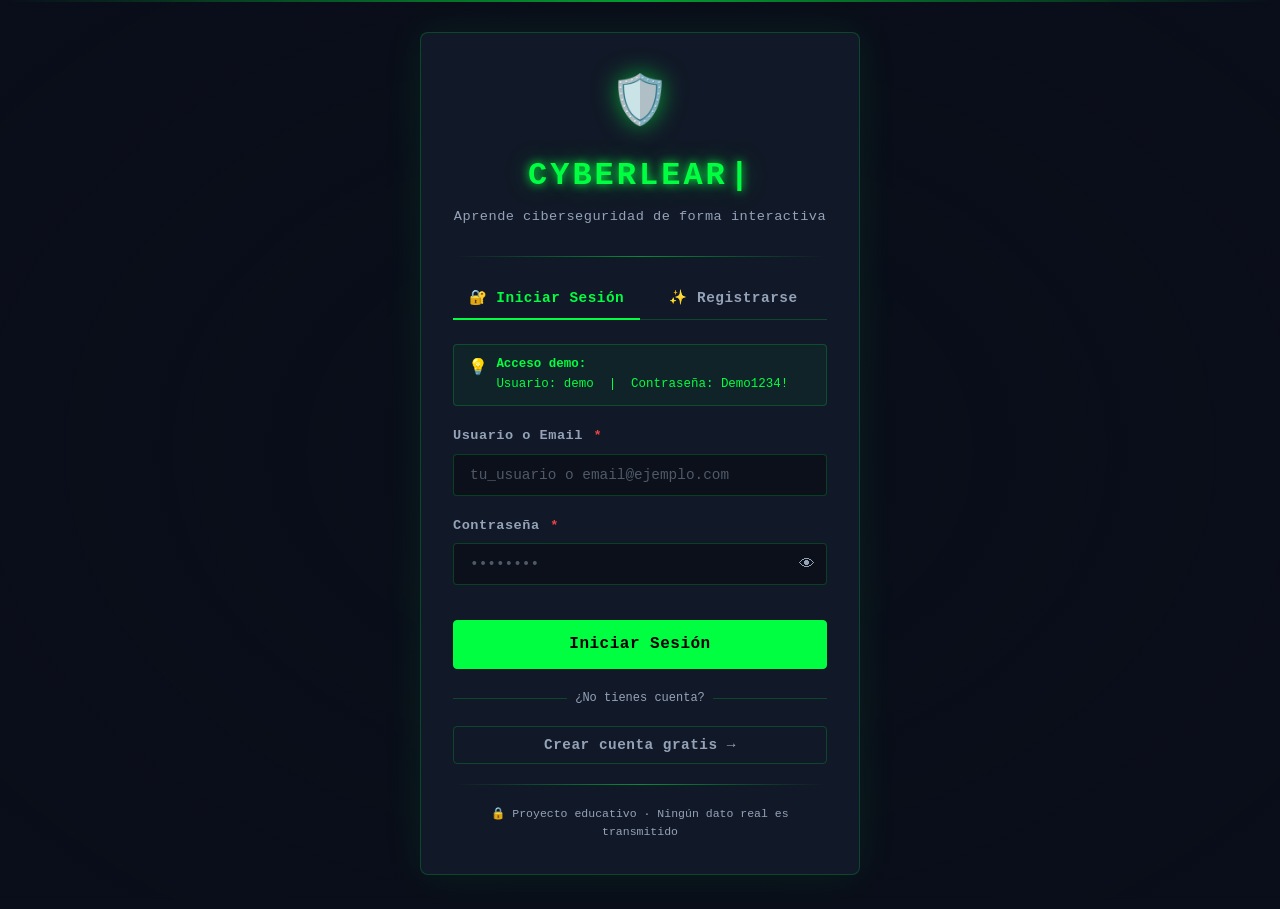
==== commit 82d5be12: "feat(pps): integracion completa de backend FastAPI, Docker, SQLite, tests pytest e informe de entreg" ====
--- a/dashboard.html
+++ b/dashboard.html
@@ -585,6 +585,28 @@
 
   </div>
 
+  <!-- ── CiberFaro LAB: Alta de Dominio y Alertas Simuladas (Sesión 3) ── -->
+  <h2 class="section-title">🌐 CiberFaro LAB: Monitor de Dominios & Alertas</h2>
+  <div class="card" style="margin-bottom: 2rem; border-color: rgba(0,212,255,0.3); background: rgba(13,18,36,0.85);">
+    <p style="color: var(--text-dim); margin-bottom: 1.2rem; font-size: 0.95rem;">
+      Módulo práctico para la <strong>Sesión 3 (Hacking Ético)</strong>: Da de alta dominios autorizados de laboratorio para auditar su seguridad y recibir alertas simuladas.
+    </p>
+
+    <form id="form-add-domain" onsubmit="handleDomainSubmit(event)" style="display:flex; gap:10px; flex-wrap:wrap; margin-bottom: 1.5rem;">
+      <input type="text" id="domain-input" placeholder="ej. midominio.es o api.sitio.com" required
+             style="flex:1; min-width:240px; background:rgba(0,0,0,0.4); border:1px solid var(--border); color:var(--text); padding:0.7rem 1rem; border-radius:4px; font-family:monospace; outline:none;" />
+      <button type="submit" class="btn btn-primary" id="btn-add-domain">
+        ➕ Alta de Dominio
+      </button>
+    </form>
+    <div id="domain-msg" style="display:none; margin-bottom:1rem; font-size:0.88rem; padding:0.6rem 1rem; border-radius:4px;"></div>
+
+    <h3 style="font-size: 1.05rem; color: var(--accent-cyan); margin-bottom: 0.8rem;">Dominios Monitorizados y Alertas Simuladas</h3>
+    <div id="domains-list" style="display:grid; gap:1rem;">
+      <div style="color:var(--text-dim); font-size:0.9rem;">Cargando dominios…</div>
+    </div>
+  </div>
+
   <!-- Recent Activity -->
   <h2 class="section-title">📋 Actividad reciente</h2>
   <div class="activity-list" id="activity-list">
@@ -686,12 +708,140 @@
   // Tips
   initTips();
 
+  // Cargar dominios y alertas (Sesión 3)
+  loadDomains();
+
   // Logout
-  document.getElementById('btn-logout').addEventListener('click', function () {
+  document.getElementById('btn-logout').addEventListener('click', async function () {
+    try { await fetch('/api/logout', { method: 'POST' }); } catch(e) {}
     Auth.logout();
     window.location.href = 'index.html';
   });
 });
+
+/* ── Dominios y Alertas (CiberFaro LAB) ── */
+async function loadDomains() {
+  const container = document.getElementById('domains-list');
+  if (!container) return;
+
+  try {
+    const res = await fetch('/api/domains');
+    if (res.ok) {
+      const data = await res.json();
+      const alertsRes = await fetch('/api/alerts');
+      const alertsData = alertsRes.ok ? await alertsRes.json() : { alerts: [] };
+      renderDomains(data.domains || [], alertsData.alerts || []);
+      return;
+    }
+  } catch (err) {
+    // Si corre en frontend estático sin backend, usar fallback localStorage
+  }
+
+  // Fallback localStorage
+  const localDomains = JSON.parse(localStorage.getItem('ciberfaro_domains') || '[]');
+  const localAlerts = JSON.parse(localStorage.getItem('ciberfaro_alerts') || '[]');
+  renderDomains(localDomains, localAlerts);
+}
+
+function renderDomains(domains, alerts) {
+  const container = document.getElementById('domains-list');
+  if (!container) return;
+
+  if (domains.length === 0) {
+    container.innerHTML = '<div style="color:var(--text-dim); padding:1rem; border:1px dashed var(--border); border-radius:4px; text-align:center;">No tienes ningún dominio dado de alta. ¡Añade uno arriba para monitorizarlo!</div>';
+    return;
+  }
+
+  container.innerHTML = domains.map(d => {
+    const dAlerts = alerts.filter(a => a.domain_id === d.id || a.domain_name === d.domain_name);
+    return `
+      <div style="background:rgba(0,0,0,0.4); border:1px solid rgba(0,255,65,0.2); border-radius:6px; padding:1rem;">
+        <div style="display:flex; justify-content:space-between; align-items:center; margin-bottom:0.5rem; flex-wrap:wrap; gap:8px;">
+          <div>
+            <span style="font-weight:bold; color:var(--accent-green); font-size:1.05rem;">🌐 ${escapeHtml(d.domain_name)}</span>
+            <span style="font-size:0.75rem; background:rgba(0,255,65,0.15); color:var(--accent-green); padding:2px 8px; border-radius:12px; margin-left:8px;">● ${escapeHtml(d.status || 'monitorizado')}</span>
+          </div>
+          <button onclick="handleDeleteDomain(${d.id}, '${escapeHtml(d.domain_name)}')" class="btn btn-danger" style="padding:4px 10px; font-size:0.8rem;">🗑 Eliminar</button>
+        </div>
+        <div style="font-size:0.85rem; color:var(--text-dim); margin-bottom:0.5rem;">Alta: ${new Date(d.created_at).toLocaleDateString()}</div>
+        ${dAlerts.length > 0 ? `
+          <div style="border-top:1px solid rgba(255,255,255,0.08); padding-top:0.5rem; margin-top:0.5rem;">
+            <div style="font-size:0.8rem; color:var(--accent-cyan); margin-bottom:4px; font-weight:bold;">Alertas de Seguridad Detectadas:</div>
+            ${dAlerts.map(a => `
+              <div style="font-size:0.8rem; padding:4px 8px; margin-bottom:4px; border-radius:4px; background:${a.severity === 'danger' ? 'rgba(239,68,68,0.15)' : a.severity === 'warning' ? 'rgba(245,158,11,0.15)' : 'rgba(0,212,255,0.1)'}; color:${a.severity === 'danger' ? '#ef4444' : a.severity === 'warning' ? '#f59e0b' : '#00d4ff'}; border-left:3px solid ${a.severity === 'danger' ? '#ef4444' : a.severity === 'warning' ? '#f59e0b' : '#00d4ff'};">
+                <strong>[${(a.severity || 'INFO').toUpperCase()}]</strong> ${escapeHtml(a.title)}: <span style="color:var(--text-dim);">${escapeHtml(a.description)}</span>
+              </div>
+            `).join('')}
+          </div>
+        ` : '<div style="font-size:0.8rem; color:var(--text-dim);">Sin alertas críticas registradas.</div>'}
+      </div>
+    `;
+  }).join('');
+}
+
+async function handleDomainSubmit(event) {
+  event.preventDefault();
+  const input = document.getElementById('domain-input');
+  const msgEl = document.getElementById('domain-msg');
+  const domain = input.value.trim().toLowerCase();
+
+  try {
+    const res = await fetch('/api/domains', {
+      method: 'POST',
+      headers: { 'Content-Type': 'application/json' },
+      body: JSON.stringify({ domain_name: domain })
+    });
+    const data = await res.json();
+    if (res.ok) {
+      msgEl.style.display = 'block';
+      msgEl.style.background = 'rgba(16,185,129,0.2)';
+      msgEl.style.color = '#10b981';
+      msgEl.textContent = '✅ ' + (data.message || 'Dominio dado de alta correctamente.');
+      input.value = '';
+      loadDomains();
+      setTimeout(() => { msgEl.style.display = 'none'; }, 4000);
+      return;
+    } else {
+      msgEl.style.display = 'block';
+      msgEl.style.background = 'rgba(239,68,68,0.2)';
+      msgEl.style.color = '#ef4444';
+      msgEl.textContent = '❌ ' + (data.detail || 'Error al dar de alta el dominio.');
+      return;
+    }
+  } catch (err) {
+    // Fallback local
+    const local = JSON.parse(localStorage.getItem('ciberfaro_domains') || '[]');
+    local.push({ id: Date.now(), domain_name: domain, status: 'monitorizado', created_at: new Date().toISOString() });
+    localStorage.setItem('ciberfaro_domains', JSON.stringify(local));
+    input.value = '';
+    loadDomains();
+  }
+}
+
+async function handleDeleteDomain(id, name) {
+  if (!confirm(`¿Deseas dar de baja el dominio ${name}?`)) return;
+
+  try {
+    const res = await fetch(`/api/domains/${id}`, { method: 'DELETE' });
+    if (res.ok) {
+      loadDomains();
+      return;
+    }
+  } catch(e) {}
+
+  // Fallback local
+  let local = JSON.parse(localStorage.getItem('ciberfaro_domains') || '[]');
+  local = local.filter(d => d.id !== id && d.domain_name !== name);
+  localStorage.setItem('ciberfaro_domains', JSON.stringify(local));
+  loadDomains();
+}
+
+function escapeHtml(str) {
+  if (!str) return '';
+  const d = document.createElement('div');
+  d.textContent = str;
+  return d.innerHTML;
+}
 
 /* ── Typewriter ── */
 function typeWriter(elId, text, speed) {
--- a/css/style.css
+++ b/css/style.css
@@ -476,12 +476,15 @@
 
 .invalid-feedback {
   color: var(--danger);
-  font-size: 0.78rem;
-  margin-top: 0.3rem;
+  font-size: 0.8rem;
+  margin-top: 0.35rem;
   display: none;
 }
 
-.form-control.is-invalid + .invalid-feedback {
+.invalid-feedback:not(:empty),
+.invalid-feedback.is-visible,
+.form-control.is-invalid + .invalid-feedback,
+.input-group:has(.form-control.is-invalid) + .invalid-feedback {
   display: block;
 }
 
